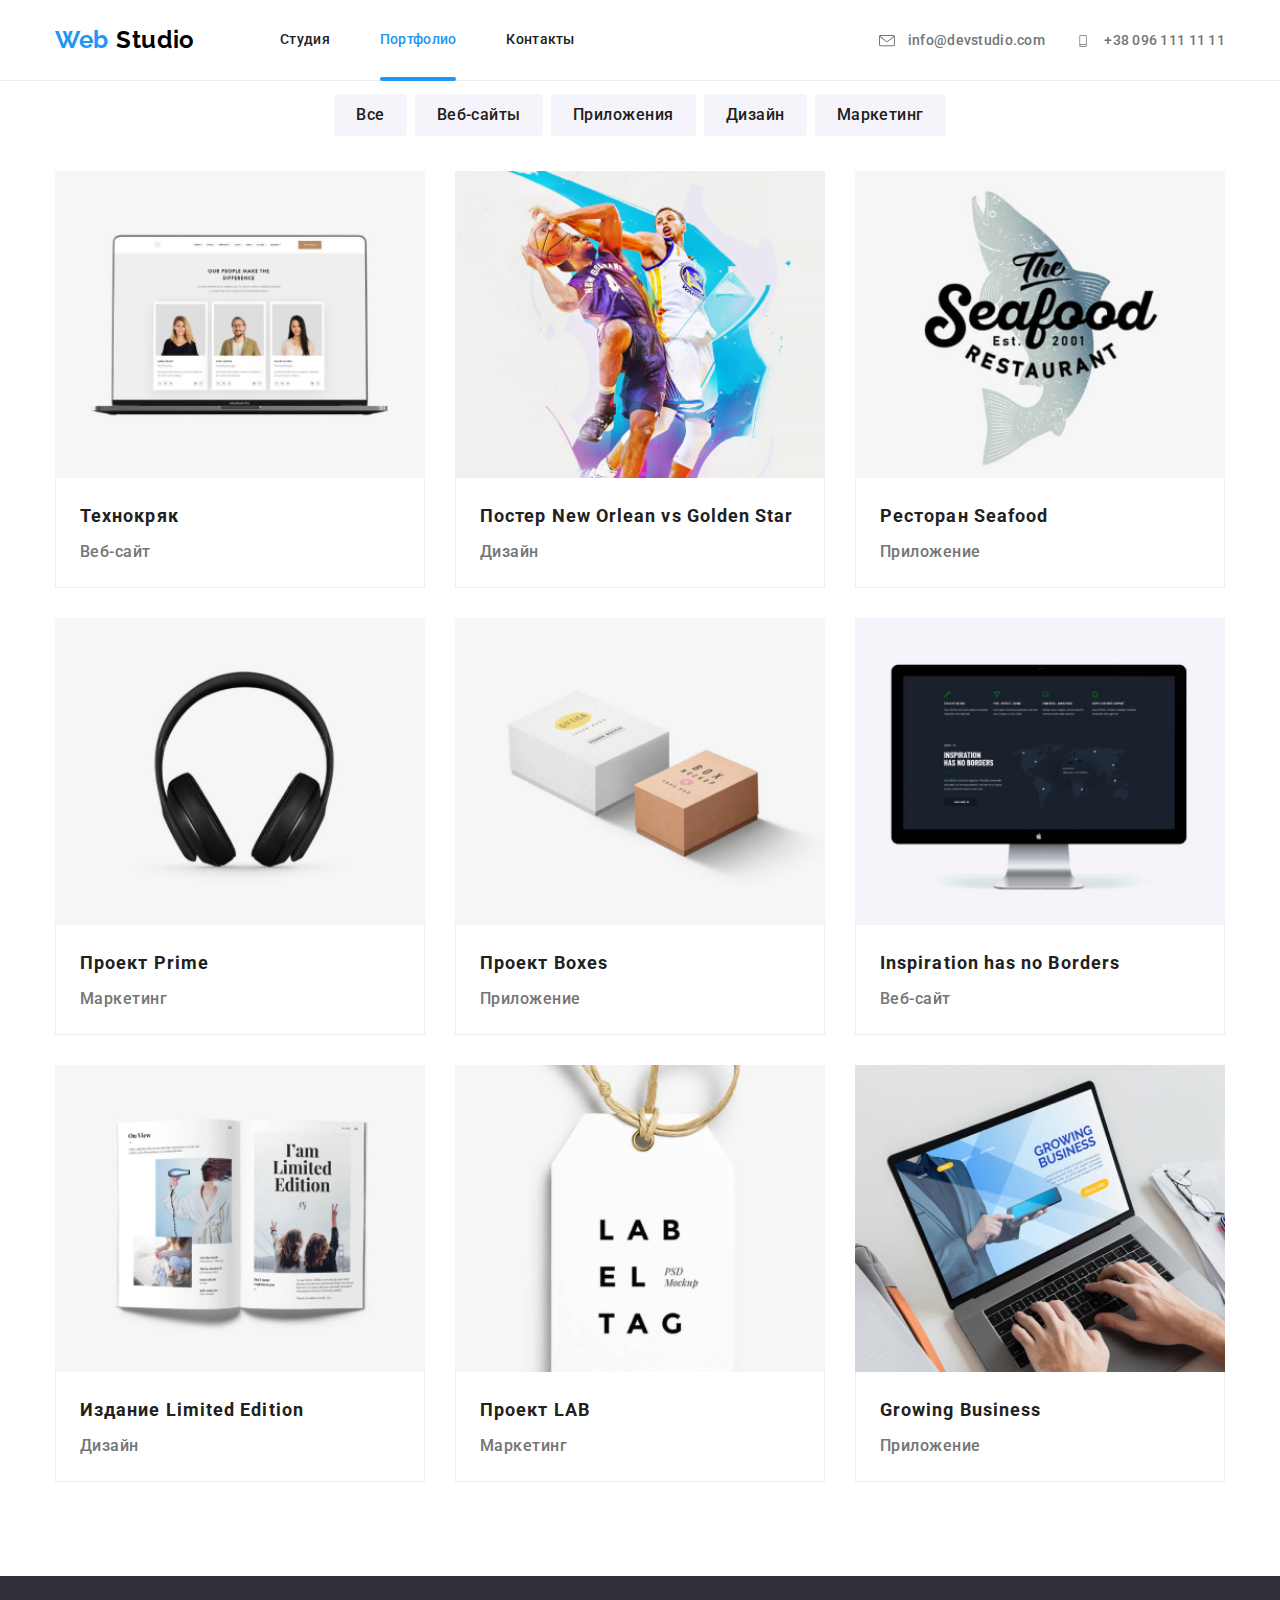
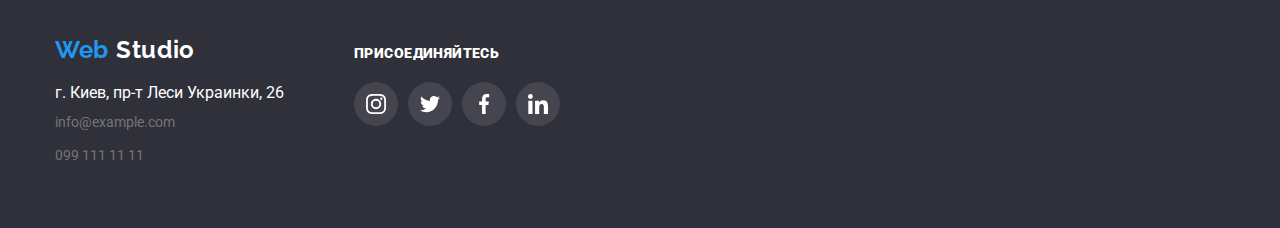
==== portfolio.html @ b9e94863 "добавляет goit-markup-hw-06" ====
<!DOCTYPE html>
<html lang="ru">
  <head>
    <meta charset="UTF-8" />
    <meta name="viewport" content="width=device-width, initial-scale=1.0" />
    <title>goit-markup-hw-05</title>
    <link
      href="https://fonts.googleapis.com/css2?family=Raleway:wght@700&family=Roboto:wght@400;500;700;900&display=swap"
      rel="stylesheet"
    />
    <link
      rel="stylesheet"
      href="https://cdnjs.cloudflare.com/ajax/libs/modern-normalize/0.6.0/modern-normalize.min.css"
    />
    <link rel="stylesheet" href="./css/styles.css" />
  </head>
  <body>
    <header class="header">
      <div class="container header-container">
        <nav class="nav-container">
          <a href="" class="logo">Web <span class="part">Studio</span></a>
          <ul class="list site-nav">
            <li class="item"><a href="./index.html" class="link">Студия</a></li>
            <li class="item">
              <a href="" class="link current">Портфолио</a>
            </li>
            <li class="item"><a href="" class="link">Контакты</a></li>
          </ul>
        </nav>
        <ul class="list contact-list">
          <li class="contact link post">
            <a href="mailto:info@devstudio.com" class="contact info">
              <svg class="icon" width="16" height="12">
                <use href="./images/sprite.svg#icon-envelope"></use>
              </svg>
              info@devstudio.com
            </a>
          </li>
          <li class="contact link phone">
            <a href="tel:+380961111111" class="contact info"
              ><svg class="icon" width="16" height="12">
                <use href="./images/sprite.svg#icon-smartphone"></use>
              </svg>
              +38 096 111 11 11
            </a>
          </li>
        </ul>
      </div>
    </header>
    <main>
      <section class="section">
        <div class="container">
          <div class="button">
            <button class="button-item">Все</button>
            <button class="button-item">Веб-сайты</button>
            <button class="button-item">Приложения</button>
            <button class="button-item">Дизайн</button>
            <button class="button-item">Маркетинг</button>
          </div>
          <ul class="list example">
            <li class="example-element">
              <a class="example-link" href="">
                <div class="example-wrapper">
                  <img class="img" src="./images/project1.jpg" alt="Технокряк" width="370" />

                  <p class="inner-text">
                    Технокряк это современная площадка распространения коронавируса. Компании используют эту платформу
                    для цифрового шпионажа и атак на защищённые сервера конкурентов.
                  </p>
                </div>

                <div class="card-content">
                  <h2 class="example-title">Технокряк</h2>
                  <p class="example-text">Веб-сайт</p>
                </div>
              </a>
            </li>

            <li class="example-element">
              <a class="example-link" href="">
                <div class="example-wrapper">
                  <img class="img" src="./images/project2.jpg" alt="Постер New Orlean vs Golden" width="370" />
                  <p class="inner-text">
                    Технокряк это современная площадка распространения коронавируса. Компании используют эту платформу
                    для цифрового шпионажа и атак на защищённые сервера конкурентов.
                  </p>
                </div>

                <div class="card-content">
                  <h2 class="example-title">
                    Постер New Orlean vs Golden Star
                  </h2>
                  <p class="example-text">Дизайн</p>
                </div>
              </a>
            </li>

            <li class="example-element">
              <a class="example-link" href="">
                <div class="example-wrapper">
                  <img class="img" src="./images/project3.jpg" alt="Ресторан Seafood" width="370" />
                  <p class="inner-text">
                    Технокряк это современная площадка распространения коронавируса. Компании используют эту платформу
                    для цифрового шпионажа и атак на защищённые сервера конкурентов.
                  </p>
                </div>
                <div class="card-content">
                  <h2 class="example-title">Ресторан Seafood</h2>
                  <p class="example-text">Приложение</p>
                </div>
              </a>
            </li>
            <li class="example-element">
              <a class="example-link" href="">
                <div class="example-wrapper">
                  <img class="img" src="./images/project4.jpg" alt="Проект Prime" width="370" />
                  <p class="inner-text">
                    Технокряк это современная площадка распространения коронавируса. Компании используют эту платформу
                    для цифрового шпионажа и атак на защищённые сервера конкурентов.
                  </p>
                </div>
                <div class="card-content">
                  <h2 class="example-title">Проект Prime</h2>
                  <p class="example-text">Маркетинг</p>
                </div>
              </a>
            </li>
            <li class="example-element">
              <a class="example-link" href="">
                <div class="example-wrapper">
                  <img class="img" src="./images/project5.jpg" alt="Проект Boxes" width="370" />
                  <p class="inner-text">
                    Технокряк это современная площадка распространения коронавируса. Компании используют эту платформу
                    для цифрового шпионажа и атак на защищённые сервера конкурентов.
                  </p>
                </div>
                <div class="card-content">
                  <h2 class="example-title">Проект Boxes</h2>
                  <p class="example-text">Приложение</p>
                </div>
              </a>
            </li>
            <li class="example-element">
              <a class="example-link" href="">
                <div class="example-wrapper">
                  <img class="img" src="./images/project6.jpg" alt="Inspiration has no Borders" width="370" />
                  <p class="inner-text">
                    Технокряк это современная площадка распространения коронавируса. Компании используют эту платформу
                    для цифрового шпионажа и атак на защищённые сервера конкурентов.
                  </p>
                </div>
                <div class="card-content">
                  <h2 class="example-title">Inspiration has no Borders</h2>
                  <p class="example-text">Веб-сайт</p>
                </div>
              </a>
            </li>
            <li class="example-element">
              <a class="example-link" href="">
                <div class="example-wrapper">
                  <img class="img" src="./images/project7.jpg" alt="Издание Limited Edition" width="370" />
                  <p class="inner-text">
                    Технокряк это современная площадка распространения коронавируса. Компании используют эту платформу
                    для цифрового шпионажа и атак на защищённые сервера конкурентов.
                  </p>
                </div>
                <div class="card-content">
                  <h2 class="example-title">Издание Limited Edition</h2>
                  <p class="example-text">Дизайн</p>
                </div>
              </a>
            </li>
            <li class="example-element">
              <a class="example-link" href="">
                <div class="example-wrapper">
                  <img class="img" src="./images/project8.jpg" alt="Проект LAB" width="370" />
                  <p class="inner-text">
                    Технокряк это современная площадка распространения коронавируса. Компании используют эту платформу
                    для цифрового шпионажа и атак на защищённые сервера конкурентов.
                  </p>
                </div>
                <div class="card-content">
                  <h2 class="example-title">Проект LAB</h2>
                  <p class="example-text">Маркетинг</p>
                </div>
              </a>
            </li>
            <li class="example-element">
              <a class="example-link" href="">
                <div class="example-wrapper">
                  <img class="img" src="./images/project9.jpg" alt="Growing Business" width="370" />
                  <p class="inner-text">
                    Технокряк это современная площадка распространения коронавируса. Компании используют эту платформу
                    для цифрового шпионажа и атак на защищённые сервера конкурентов.
                  </p>
                </div>
                <div class="card-content">
                  <h2 class="example-title">Growing Business</h2>
                  <p class="example-text">Приложение</p>
                </div>
              </a>
            </li>
          </ul>
        </div>
      </section>
    </main>
    <footer class="footer">
      <div class="container">
        <div class="left-section">
          <a href="" class="logo">Web <span class="logo part">Studio</span></a>
          <address class="address">
            <span class="location"> г. Киев, пр-т Леси Украинки, 26</span>
            <br />
            <a href="mailto:info@example.com" class="contact-info">info@example.com</a><br />
            <a href="tel:0991111111" class="contact-info">099 111 11 11</a>
          </address>
        </div>
        <div class="center-section">
          <p class="text"><b>присоединяйтесь</b></p>
          <ul class="list social dark-theme">
            <li class="social-item">
              <a href="" class="social-link" aria-label="Ссылка на инстаграм">
                <svg class="social-icon">
                  <use href="./images/sprite.svg#icon-instagram"></use>
                </svg>
              </a>
            </li>

            <li class="social-item">
              <a href="" class="social-link" aria-label="Ссылка на твиттер">
                <svg class="social-icon">
                  <use href="./images/sprite.svg#icon-twitter"></use>
                </svg>
              </a>
            </li>
            <li class="social-item">
              <a href="" class="social-link" aria-label="Ссылка на Фейсбук">
                <svg class="social-icon">
                  <use href="./images/sprite.svg#icon-facebook"></use>
                </svg>
              </a>
            </li>
            <li class="social-item">
              <a href="" class="social-link" aria-label="Ссылка на линкедин">
                <svg class="social-icon">
                  <use href="./images/sprite.svg#icon-linkedin"></use>
                </svg>
              </a>
            </li>
          </ul>
        </div>
      </div>
    </footer>
  </body>
</html>
---- css/styles.css ----
/* цвет основного текста #757575;*/
/* вторичный цвет текста #212121; */
/* акцент #2196F3 */
/* белый цвет  #FFFFFF; */
html {
  box-sizing: border-box;
}

*,
*::before,
*::after {
  box-sizing: inherit;
  margin: 0;
  padding: 0;
}

:root {
  --primary-text-color: #757575;
  --secondary-text-color: #212121;
  --accent: #2196f3;
  --white: #ffffff;
  --bg-color: #2f303a;
  --secondary-bg-color: #f5f4fa;
  --border-color: #ececec;
  --bg-icon-color: #afb1b8;
}

body {
  background-color: var(--white);
  color: var(--primary-text-color);

  font-family: Roboto, sans-serif;
}
header {
  position: fixed;
  z-index: 1;
  width: 100%;
  background-color: #fff;
}
.visually-hidden {
  position: absolute;
  width: 1px;
  height: 1px;
  margin: -1px;
  border: 0;
  padding: 0;
  clip: rect(0 0 0 0);
  overflow: hidden;
}
a {
  text-decoration: none;
}
button {
  padding: 0;
  border: none;
  font: inherit;
  color: inherit;
  background-color: transparent;
}
textarea {
  resize: none;
}
img {
  padding: 0px;
  margin: 0px;
}
.list {
  list-style-type: none;
  padding: 0;
  margin: 0;
}
.header {
  border-bottom: 1px solid var(--border-color);
}
.container {
  width: 1200px;
  margin-left: auto;
  margin-right: auto;
  padding-left: 15px;
  padding-right: 15px;
}
.section {
  padding-bottom: 94px;
  padding-top: 94px;
}
.section.no-padding {
  padding-bottom: 0px;
}
.header-container {
  display: flex;
}
.nav-container {
  display: flex;
  align-items: center;
}
/* навигация */

.site-nav {
  display: flex;
  color: var(--secondary-text-color);
  font-weight: 500;
  font-size: 14px;
  line-height: 1.14;
  letter-spacing: 0.02em;
}

.site-nav .item:not(:first-child) {
  margin-left: 50px;
}
/* логотип */
.logo {
  color: var(--accent);

  font-family: Raleway, sans-serif;
  font-weight: 700;
  font-size: 24px;
  line-height: 1.16;
  letter-spacing: 0.03em;

  margin-right: 85px;
}

.part {
  color: #000000;
}
.site-nav .link {
  display: block;
  padding-top: 32px;
  padding-bottom: 32px;
  transition: color 250ms cubic-bezier(0.4, 0, 0.2, 1);
}
.site-nav .link:hover,
.site-nav .link:focus {
  color: var(--accent);
}

a.link {
  color: var(--secondary-text-color);
}

.link.current {
  position: relative;
  color: var(--accent);
}
.link.current::after {
  position: absolute;
  left: 0;
  top: 96%;
  content: "";
  display: block;
  width: 100%;
  height: 4px;

  background: #2196f3;
  border-radius: 2px;
}
.link.current:hover,
.link.current:focus {
  color: #000000;
}
.contact {
  font-weight: 500;
  font-size: 14px;
  line-height: 1.16;
  letter-spacing: 0.02em;
}
.contact-list {
  display: flex;
  align-items: center;
  margin-left: auto;
  margin-top: 0px;
  margin-bottom: 0px;
}
.contact.info {
  color: var(--primary-text-color);
  transition: color 250ms cubic-bezier(0.4, 0, 0.2, 1);
}

.contact.info:hover,
.contact.info:focus {
  color: var(--accent);
}
.icon {
  vertical-align: middle;
  margin-right: 10px;
  fill: currentColor;
}

.contact + .contact {
  margin-left: 30px;
}

.hero {
  display: flex;
  justify-content: center;
  align-items: center;
  text-align: center;
  background-image: linear-gradient(to right, rgba(47, 48, 58, 0.8), rgba(47, 48, 58, 0.8)),
    url(../images/header-img.jpg);
  background-position: center;
  background-size: cover;
  max-width: 1600px;
  height: 600px;
}
.hero-title {
  color: var(--white);
  margin-top: 0px;
  margin-bottom: 30px;
  font-weight: 900;
  font-size: 44px;
  line-height: 60px;
  /* or 136% */
  text-align: center;
  letter-spacing: 0.06em;
  text-transform: uppercase;
}
.hero-content {
  max-width: 696px;
}

.main-button {
  display: inline-block;
  min-width: 200px;
  padding: 10px 32px;
  border-radius: 4px;
  cursor: pointer;
  color: var(--white);
  background-color: var(--accent);

  font-weight: 700;
  font-size: 16px;
  line-height: 1.8;
  /* identical to box height, or 187% */
  letter-spacing: 0.06em;
}

.benefit-item-title {
  margin-top: 30px;
  margin-bottom: 10px;

  color: var(--secondary-text-color);

  font-weight: 700;
  font-size: 14px;
  line-height: 1.14;
  letter-spacing: 0.03em;
  text-transform: uppercase;
}

.grid {
  display: flex;
  margin-top: 0px;
  margin-bottom: 0px;
}
.grid-item {
  width: calc((100% - 30px * 3) / 4);
}
.grid-item:not(:last-child) {
  margin-right: 30px;
}
.benefit-item::before {
  content: "";
  display: block;
  height: 120px;
  background-repeat: no-repeat;
  background-position: center;
  background-color: var(--secondary-bg-color);
}
.grid-item:nth-child(1)::before {
  background-image: url(../images/antenna-1.svg);
}
.grid-item:nth-child(2)::before {
  background-image: url(../images/clock-1.svg);
}
.grid-item:nth-child(3)::before {
  background-image: url(../images/diagram-1.svg);
}
.grid-item:nth-child(4)::before {
  background-image: url(../images/astronaut-1.svg);
}

.features {
  display: flex;
}
.feature-item {
  width: calc((100% - 30px * 2) / 3);
}

.feature-item:not(:last-child) {
  margin-right: 30px;
}
.feature-thumb {
  position: relative;
  display: flex;
  align-items: flex-end;
}
.feature-text {
  position: absolute;
  padding-top: 27px;
  padding-bottom: 27px;
  padding-left: 82px;
  padding-right: 82px;
  width: 100%;
  font-family: Roboto;
  font-weight: 700;
  font-size: 14px;
  line-height: 1.14;
  text-align: center;
  letter-spacing: 0.03em;
  text-transform: uppercase;
  color: var(--white);
  background: rgba(47, 48, 58, 0.8);
}
.title {
  margin-top: 0px;
  margin-bottom: 50px;

  color: var(--secondary-text-color);

  font-weight: 700;
  font-size: 36px;
  line-height: 1.16;
  text-align: center;
  letter-spacing: 0.03em;
}
.benefit-item-text {
  font-weight: 400;
  font-size: 14px;
  line-height: 1.7;
  /* or 171% */
  letter-spacing: 0.03em;
}
.section.team {
  background-color: var(--secondary-bg-color);
}
.team img {
  display: block;
}
.section .section-team {
  display: flex;
}
.team-item {
  width: calc((100% - 30px * 3) / 4);
  box-shadow: 0px 1px 3px rgba(0, 0, 0, 0.12), 0px 1px 1px rgba(0, 0, 0, 0.14), 0px 2px 1px rgba(0, 0, 0, 0.2);
  border-radius: 0px 0px 4px 4px;
}
.team-item:not(:last-child) {
  margin-right: 30px;
}
.team-content {
  text-align: center;
  padding: 30px 32px;
}

.team-description {
  padding-top: 30px;
  margin-top: 0px;
  margin-bottom: 10px;
  color: var(--secondary-text-color);

  font-weight: 500;
  font-size: 16px;
  line-height: 1.18;
  /* identical to box height */
  letter-spacing: 0.03em;
}
.team-text {
  margin-top: 0px;
  margin-bottom: 16px;

  font-weight: 400;
  font-size: 16px;
  line-height: 1.18;
  /* identical to box height */
  letter-spacing: 0.03em;
}
.social {
  display: flex;
  justify-content: center;
  margin-top: 0px;
  margin-bottom: 0px;
}
.social-item:not(:last-child) {
  margin-right: 10px;
}
.social-link {
  display: flex;
  justify-content: center;
  align-items: center;
  width: 44px;
  height: 44px;
  border-radius: 50%;
  background-color: rgba(255, 255, 255, 0.1);

  transition: background-color 250ms cubic-bezier(0.4, 0, 0.2, 1);
}
.social-icon {
  fill: #afb1b8;
  width: 20px;
  height: 20px;
  transition: fill 250ms cubic-bezier(0.4, 0, 0.2, 1);
}
.social-link:hover {
  background-color: var(--accent);
}
.social-link:hover .social-icon {
  fill: #ffffff;
}

.section .client-title {
  color: var(--secondary-text-color);

  font-weight: 700;
  font-size: 28px;
  line-height: 1.17;
  text-align: center;
  letter-spacing: 0.03em;
}
.client-list {
  display: flex;
  flex-wrap: wrap;
}
.client-icon {
  display: block;
  transition: fill 250ms cubic-bezier(0.4, 0, 0.2, 1);
}
.client-item {
  width: 170px;
  height: 90px;
}
.client-item:not(:last-child) {
  margin-right: 30px;
}
.client-list .client:hover,
.client-list .client:focus {
  color: var(--accent);
}

.client-link {
  display: flex;
  justify-content: center;
  align-items: center;
  fill: #afb1b8;
  width: 170px;
  height: 90px;
  border: 1px solid #afb1b8;
  transition: border-color 250ms cubic-bezier(0.4, 0, 0.2, 1);
}
.client-link:hover {
  border-color: var(--accent);
}
.client-link:hover .client-icon {
  fill: var(--accent);
}

.address .contact-info {
  display: inline-block;
  margin-top: 9px;
  color: var(--primary-text-color);

  font-style: normal;
  font-weight: 400;
  font-size: 14px;
  line-height: 1.7;
  transition: color 250ms cubic-bezier(0.4, 0, 0.2, 1);
}

.contact-info:hover,
.contact-info:focus {
  color: var(--accent);
}
/* Портфолио */
.example {
  display: flex;
  flex-wrap: wrap;
}

.example-element {
  width: 370px;
  margin-right: 30px;
  margin-bottom: 30px;
  width: calc((100% - 30px * 2) / 3);
}
.example-link {
  display: block;
  transition: box-shadow 250ms cubic-bezier(0.4, 0, 0.2, 1);
}

.example-link:hover .inner-text {
  transform: translateY(0%);
}

.example-element:nth-child(3n) {
  margin-right: 0px;
}
.example-element:nth-last-child(-n + 3) {
  margin-bottom: 0px;
}
.example-link:hover {
  box-shadow: 0px 1px 1px rgba(0, 0, 0, 0.12), 0px 4px 4px rgba(0, 0, 0, 0.06), 1px 4px 6px rgba(0, 0, 0, 0.16);
}

.card-content {
  padding-left: 24px;
  padding-right: 24px;
  padding-bottom: 20px;
  padding-top: 20px;
  border-left: 1px solid #eeeeee;
  border-bottom: 1px solid #eeeeee;
  border-right: 1px solid #eeeeee;
}
.example-title {
  margin-top: 0px;
  margin-bottom: 4px;
  color: var(--secondary-text-color);

  font-weight: 700;
  font-size: 18px;
  line-height: 2;
  letter-spacing: 0.06em;
}

.example-wrapper {
  position: relative;
  overflow: hidden;
}
.example .inner-text {
  position: absolute;
  display: flex;
  justify-content: center;
  top: 0;
  left: 0;
  width: 100%;
  height: 100%;
  transform: translatey(100%);
  background-color: var(--accent);
  padding: 63px 24px;
  font-size: 18px;
  line-height: 1.5;
  letter-spacing: 0.03em;
  color: var(--white);
  transition: transform 250ms cubic-bezier(0.4, 0, 0.2, 1);
}

.example-text {
  margin-bottom: 0px;
  color: var(--primary-text-color);

  font-weight: 500;
  font-size: 16px;
  line-height: 1.8;
  letter-spacing: 0.03em;
}

.button {
  margin-bottom: 35px;
  display: flex;
  justify-content: center;
}
.button-item {
  padding-top: 8px;
  padding-right: 22px;
  padding-bottom: 8px;
  padding-left: 22px;
  border: transparent;
  border-radius: 4px;
  color: var(--secondary-text-color);
  background-color: var(--secondary-bg-color);
  font-weight: 500;
  font-size: 16px;
  line-height: 1.6;
  letter-spacing: 0.03em;
  transition: color 250ms cubic-bezier(0.4, 0, 0.2, 1), background-color 250ms cubic-bezier(0.4, 0, 0.2, 1);
}
.button-item:hover,
.button-item:focus {
  color: var(--white);
  background-color: var(--accent);
}
.button-item:not(:last-child) {
  margin-right: 8px;
}

.img {
  display: block;
}
/* Подвал */
.footer {
  padding-top: 60px;
  padding-bottom: 60px;
  background-color: var(--bg-color);
}
.footer .container {
  display: flex;
  align-items: baseline;
}
.footer .text {
  font-family: Roboto;
  font-weight: 700;
  font-size: 14px;
  line-height: 1.14;
  letter-spacing: 0.03em;
  text-transform: uppercase;
  color: var(--white);
}
.footer .logo {
  margin-bottom: 20px;
}

.footer .logo.part {
  margin-right: 0px;
  color: #ffffff;
}
.location {
  display: inline-block;
  margin-top: 20px;
  color: #ffffff;
  font-style: normal;
}
.center-section {
  margin-left: 70px;
}

.center-section .social {
  display: flex;
}
.center-section .text {
  color: var(--white);
  margin-top: 0px;
  margin-bottom: 20px;
}

.link-item:not(:last-child) {
  margin-right: 10px;
}

.dark-theme .social-icon {
  fill: white;
}
.footer-subscribe {
  margin-left: 93px;
}
.footer-subscribe .text {
  margin-bottom: 20px;
}
.footer-field {
  display: flex;
  align-items: center;
}
.footer-input {
  padding: 15px 16px;
  width: 358px;
  height: 50px;
  margin-right: 12px;
  background-color: transparent;
  border: 1px solid rgba(255, 255, 255, 0.3);
  color: var(--white);
  border-radius: 4px;
}
.footer-button {
  display: flex;
  align-items: center;
  justify-content: center;
  min-width: 200px;
  height: 50px;
  /* padding: 10px 55px; */
  border-radius: 4px;
  cursor: pointer;
  color: var(--white);
  background-color: var(--accent);

  font-weight: 700;
  font-size: 16px;
  line-height: 1.8;
  /* identical to box height, or 187% */
  letter-spacing: 0.06em;
}
.footer-icon {
  margin-left: 10px;
}

/* Конец футера */

.backdrop {
  position: fixed;
  top: 0;
  left: 0;
  width: 100%;
  height: 100%;
  background: rgba(0, 0, 0, 0.2);
  z-index: 100;
  opacity: 1;
  transition: opacity 250ms cubic-bezier(0.4, 0, 0.2, 1);
}

.backdrop.is-hidden {
  opacity: 0;
  pointer-events: none;
}
.modal {
  position: absolute;
  top: 50%;
  left: 50%;
  padding: 40px;
  transform: translate(-50%, -50%) scale(1);
  transition: all 250ms cubic-bezier(0.4, 0, 0.2, 1);
  width: 528px;
  min-height: 581px;
  background: var(--white);
  box-shadow: 0px 1px 3px rgba(0, 0, 0, 0.12), 0px 1px 1px rgba(0, 0, 0, 0.14), 0px 2px 1px rgba(0, 0, 0, 0.2);
}
.backdrop.is-hidden .modal {
  transform: translate(-50%, -50%) scale(0.8);
}
.cross-button {
  position: absolute;
  top: 8px;
  right: 8px;
  width: 30px;
  height: 30px;
  border: 1px solid rgba(0, 0, 0, 0.1);
  border-radius: 50%;
  cursor: pointer;
}
.modal-title {
  margin-bottom: 12px;

  font-family: Roboto;
  font-weight: 700;
  font-size: 20px;
  line-height: 1.15;
  text-align: center;
  letter-spacing: 0.03em;
  color: var(--secondary-text-color);
}
.form-wrapper {
  display: flex;
  flex-direction: column;
  margin-bottom: 10px;
}
.form-label {
  margin-bottom: 4px;
}

.form-input {
  height: 40px;
  border: 1px solid rgba(33, 33, 33, 0.2);
  border-radius: 4px;
}
.form-textarea {
  width: 448px;
  height: 120px;
  padding: 12px 16px;
  border: 1px solid rgba(33, 33, 33, 0.2);
  border-radius: 4px;
}
.form-wrapper-checkbox {
  display: flex;
  align-items: center;
}

.modal-button {
  display: inline-block;
  min-width: 200px;
  padding: 10px 55px;
  margin-top: 30px;
  border-radius: 4px;
  cursor: pointer;
  color: var(--white);
  background-color: var(--accent);

  font-weight: 700;
  font-size: 16px;
  line-height: 1.8;
  /* identical to box height, or 187% */
  letter-spacing: 0.06em;
}
.form-wrapper-button {
  display: flex;
  justify-content: center;
}
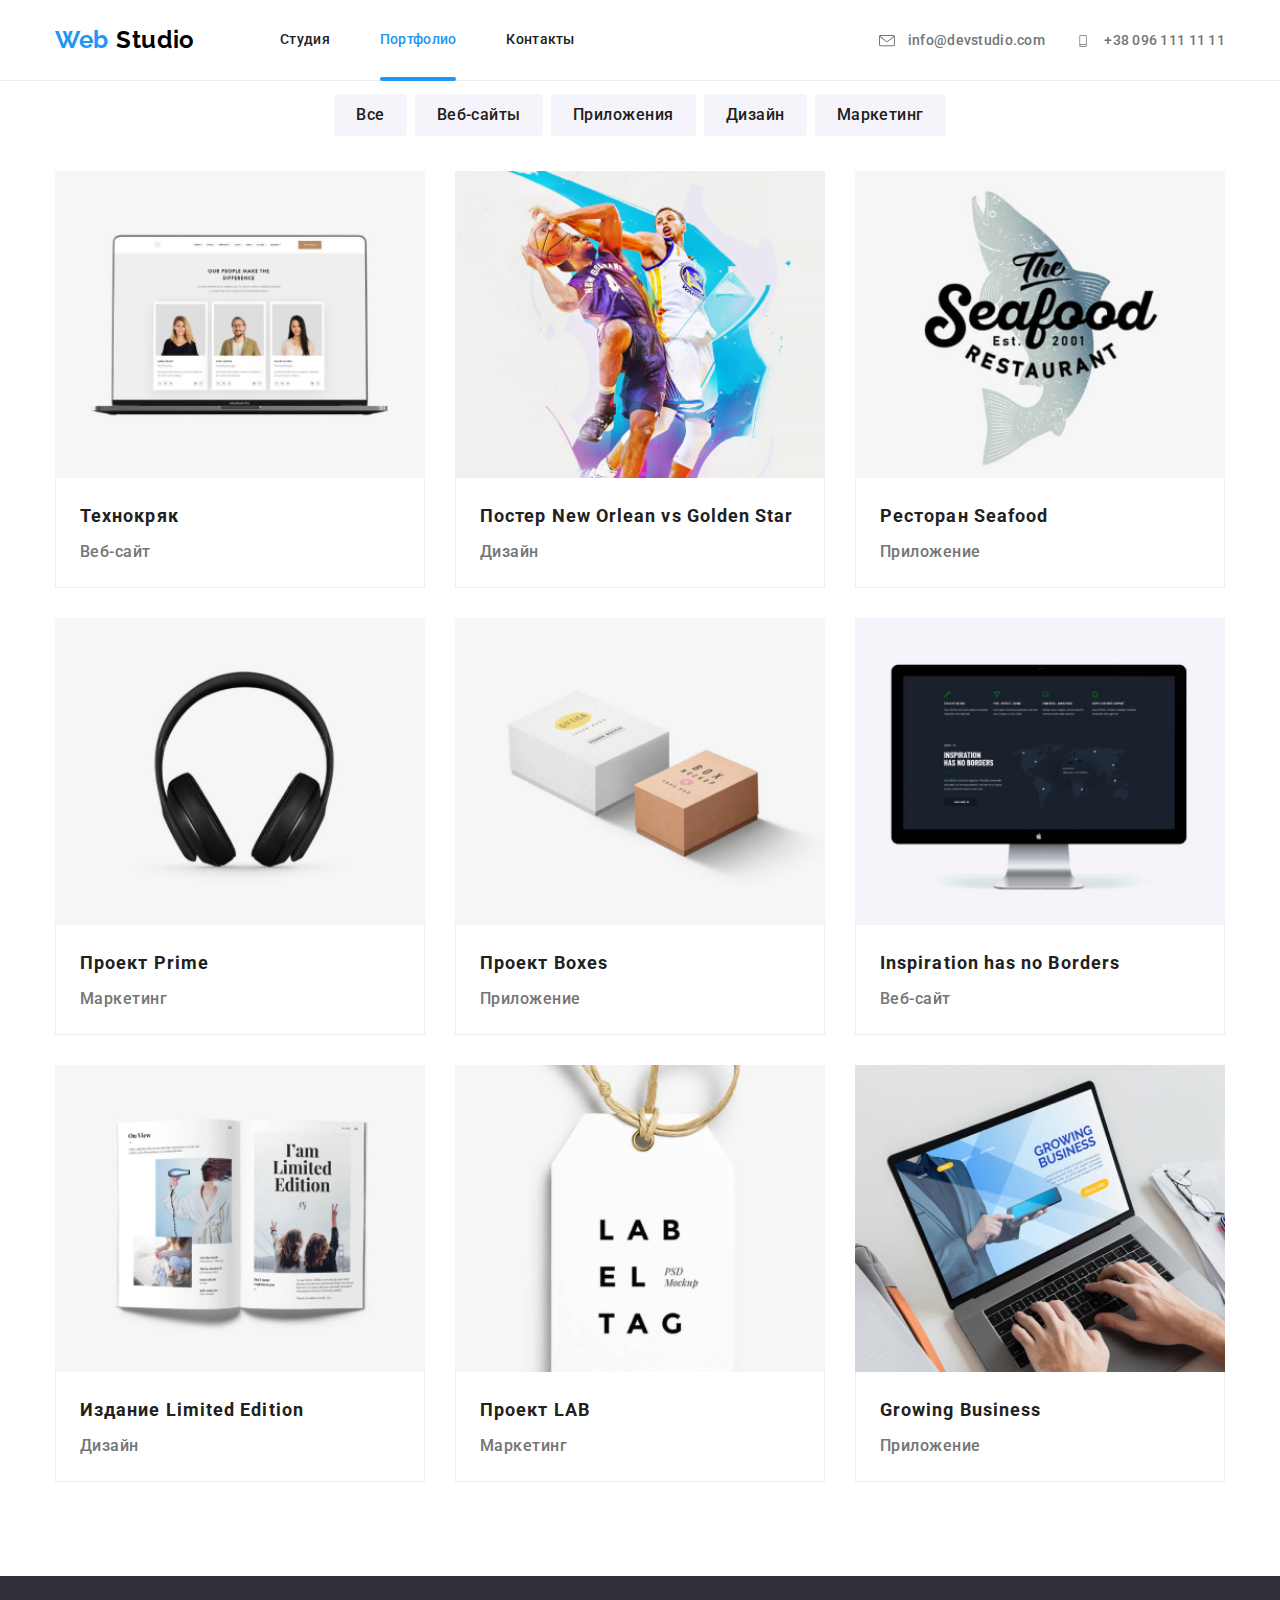
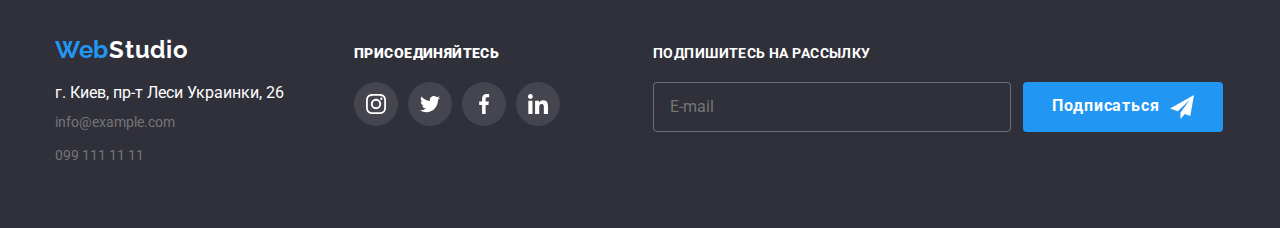
==== commit eb96d084: "добавляет оформление модального окна" ====
--- a/portfolio.html
+++ b/portfolio.html
@@ -207,7 +207,7 @@
     <footer class="footer">
       <div class="container">
         <div class="left-section">
-          <a href="" class="logo">Web <span class="logo part">Studio</span></a>
+          <a href="" class="logo">Web<span class="logo part">Studio</span></a>
           <address class="address">
             <span class="location"> г. Киев, пр-т Леси Украинки, 26</span>
             <br />
@@ -249,6 +249,18 @@
             </li>
           </ul>
         </div>
+        <div class="footer-subscribe">
+          <p class="text">Подпишитесь на рассылку</p>
+          <form class="footer-field">
+            <input type="email" class="footer-input" id="email" placeholder="E-mail" />
+            <button class="footer-button" type="submit">
+              Подписаться
+              <svg class="footer-icon" width="24" height="24">
+                <use href="./images/sprite.svg#icon-send"></use>
+              </svg>
+            </button>
+          </form>
+        </div>
       </div>
     </footer>
   </body>
--- a/css/styles.css
+++ b/css/styles.css
@@ -195,12 +195,13 @@
   justify-content: center;
   align-items: center;
   text-align: center;
+  margin: 0 auto;
   background-image: linear-gradient(to right, rgba(47, 48, 58, 0.8), rgba(47, 48, 58, 0.8)),
     url(../images/header-img.jpg);
   background-position: center;
   background-size: cover;
-  max-width: 1600px;
-  height: 600px;
+  width: 1600px;
+  height: 679px;
 }
 .hero-title {
   color: var(--white);
@@ -691,6 +692,7 @@
   z-index: 100;
   opacity: 1;
   transition: opacity 250ms cubic-bezier(0.4, 0, 0.2, 1);
+  overflow-y: scroll;
 }
 
 .backdrop.is-hidden {
@@ -722,6 +724,9 @@
   border-radius: 50%;
   cursor: pointer;
 }
+.cross-button:hover .icon-close {
+  fill: var(--accent);
+}
 .modal-title {
   margin-bottom: 12px;
 
@@ -734,6 +739,7 @@
   color: var(--secondary-text-color);
 }
 .form-wrapper {
+  position: relative;
   display: flex;
   flex-direction: column;
   margin-bottom: 10px;
@@ -743,22 +749,83 @@
 }
 
 .form-input {
+  padding-left: 42px;
   height: 40px;
   border: 1px solid rgba(33, 33, 33, 0.2);
   border-radius: 4px;
-}
+  outline: none;
+}
+
+.form-input:hover,
+.form-input:focus {
+  border-color: var(--accent);
+}
+.modal-icon {
+  transition: fill 250ms cubic-bezier(0.4, 0, 0.2, 1);
+}
+.form-input:focus + .modal-icon {
+  fill: var(--accent);
+}
+
 .form-textarea {
   width: 448px;
   height: 120px;
   padding: 12px 16px;
   border: 1px solid rgba(33, 33, 33, 0.2);
   border-radius: 4px;
+  outline: none;
+}
+.form-textarea:hover,
+.form-textarea:focus {
+  border-color: var(--accent);
 }
 .form-wrapper-checkbox {
   display: flex;
   align-items: center;
 }
-
+.checkbox-input {
+  width: 1px;
+  height: 1px;
+  margin: -1px;
+  border: 0;
+  padding: 0;
+  clip: rect(0 0 0 0);
+  overflow: hidden;
+}
+
+.form-label-checkbox {
+  display: flex;
+  align-items: center;
+  align-items: center;
+  justify-content: center;
+  font-size: 14px;
+}
+.form-label-checkbox::before {
+  display: block;
+  content: "";
+  width: 16px;
+  height: 15px;
+  margin-right: 8px;
+  border: 1px solid var(--secondary-text-color);
+  border-radius: 4px;
+}
+.checkbox-input:checked + .form-label-checkbox::before {
+  background-color: var(--accent);
+  background-image: url(../images/icon-check.svg);
+  background-repeat: no-repeat;
+  background-position: center;
+  border-color: var(--accent);
+}
+.modal-icon {
+  position: absolute;
+  bottom: 14px;
+  left: 15px;
+}
+.checkbox-link {
+  text-decoration: underline;
+  color: var(--accent);
+  margin-left: 3px;
+}
 .modal-button {
   display: inline-block;
   min-width: 200px;
@@ -768,6 +835,7 @@
   cursor: pointer;
   color: var(--white);
   background-color: var(--accent);
+  box-shadow: 0px 4px 4px rgba(0, 0, 0, 0.15);
 
   font-weight: 700;
   font-size: 16px;
